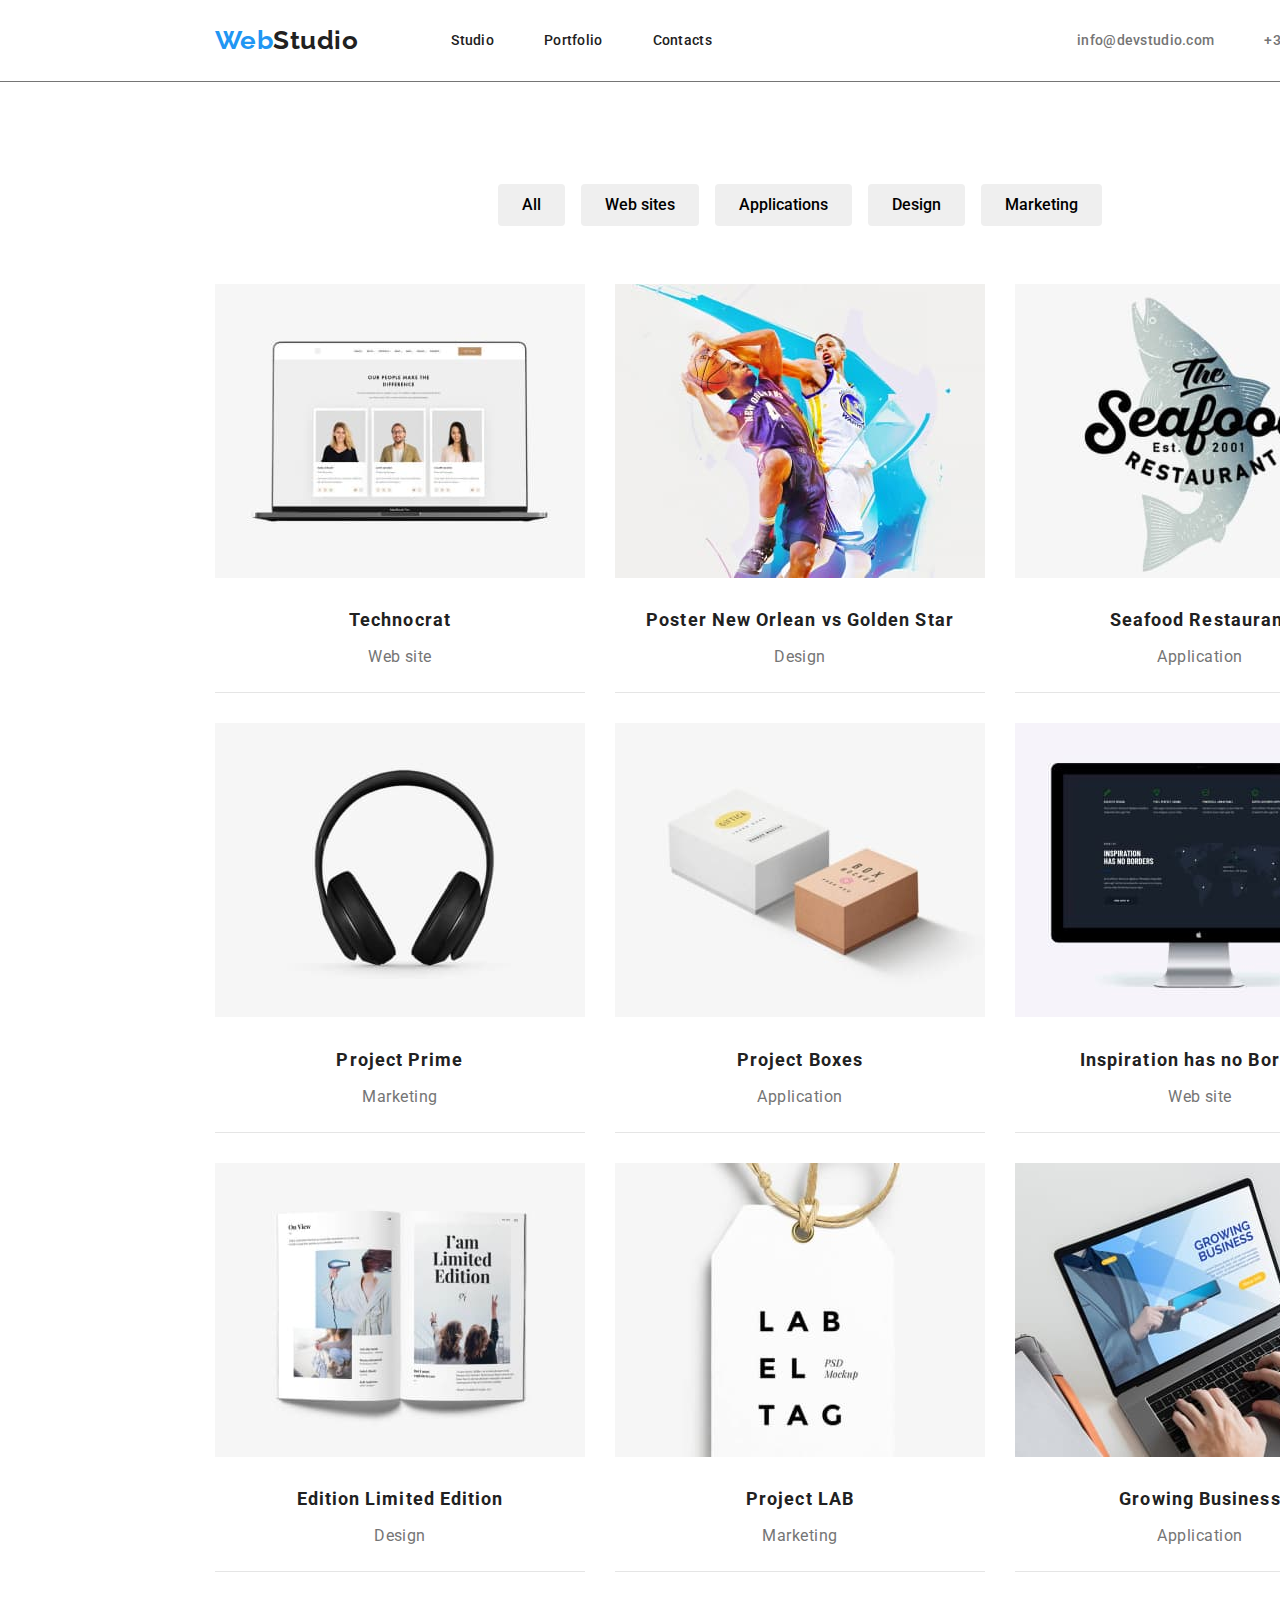
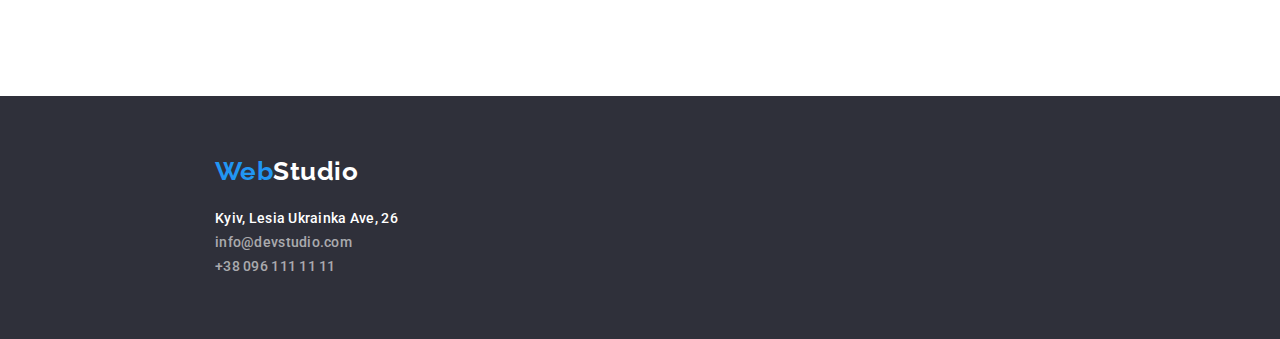
==== portfolio.html @ 97fda6b8 "Add files via upload" ====
<!DOCTYPE html>
<html lang="en">
  <head>
    <meta charset="UTF-8" />
    <meta http-equiv="X-UA-Compatible" content="IE=edge" />
    <meta name="viewport" content="width=device-width, initial-scale=1.0" />
    <title>goIt-markup-hw-02</title>
    <link rel="preconnect" href="https://fonts.googleapis.com" />
    <link rel="preconnect" href="https://fonts.gstatic.com" crossorigin />
    <link
      href="https://fonts.googleapis.com/css2?family=Raleway:wght@700&family=Roboto:wght@400;500;700;900&display=swap"
      rel="stylesheet" type="text/css"/>
    <link
      rel="stylesheet"
      href="https://cdnjs.cloudflare.com/ajax/libs/modern-normalize/1.1.0/modern-normalize.min.css"
      type="text/css"
    />
    <link rel="stylesheet" href="./css/style.css" />
  </head>
  <body>
    <header class="item-header">
      <div class="container wrapper">
        <a class="logo-header list" href="./index.html"
          ><span class="accent-color">Web</span>Studio</a
        >
        <nav class="wrapper">
          <ul class="wrapper-nav list">
            <li>
              <a class="navigation" href="./index.html">Studio</a>
            </li>
            <li>
              <a class="navigation current" href="./portfolio.html"
                >Portfolio</a
              >
            </li>
            <li>
              <a class="navigation" href="">Contacts</a>
            </li>
          </ul>
        </nav>
        <ul class="wrapper-contacts list">
          <li>
            <a class="reference" href="mailto:info@devstudio.com"
              >info@devstudio.com</a
            >
          </li>
          <li>
            <a class="reference" href="tel:+38-096-111-11-11"
              >+38 096 111 11 11</a
            >
          </li>
        </ul>
      </div>
    </header>
    <main>
      <section class="section">
        <div class="container">
          <h1 class="title-examples">Examples of works</h1>
          <div>
            <ul class="examples-works list">
              <li><button class="buttons" type="button">All</button></li>
              <li><button class="buttons" type="button">Web sites</button></li>
              <li>
                <button class="buttons" type="button">Applications</button>
              </li>
              <li><button class="buttons" type="button">Design</button></li>
              <li><button class="buttons" type="button">Marketing</button></li>
            </ul>
          </div>
          <ul class="examples list">
            <li class="card-portfolio">
              <a class="list" href="">
                <img src="./image/img1.jpg" alt="" width="370" />
                <h2 class="examples-title">Technocrat</h2>
                <p class="example-work">Web site</p>
              </a>
            </li>
            <li class="card-portfolio">
              <a class="list" href="">
                <img src="./image/img2.jpg" alt="" width="370" />
                <h2 class="examples-title">Poster New Orlean vs Golden Star</h2>
                <p class="example-work">Design</p>
              </a>
            </li>
            <li class="card-portfolio">
              <a class="list" href="">
                <img src="./image/img3.jpg" alt="" width="370" />
                <h2 class="examples-title">Seafood Restaurant</h2>
                <p class="example-work">Application</p>
              </a>
            </li>
            <li class="card-portfolio">
              <a class="list" href="">
                <img src="./image/img4.jpg" alt="" width="370" />
                <h2 class="examples-title">Project Prime</h2>
                <p class="example-work">Marketing</p>
              </a>
            </li>
            <li class="card-portfolio">
              <a class="list" href="">
                <img src="./image/img5.jpg" alt="" width="370" />
                <h2 class="examples-title">Project Boxes</h2>
                <p class="example-work">Application</p>
              </a>
            </li>
            <li class="card-portfolio">
              <a class="list" href="">
                <img src="./image/img6.jpg" alt="" width="370" />
                <h2 class="examples-title">Inspiration has no Borders</h2>
                <p class="example-work">Web site</p>
              </a>
            </li>
            <li class="card-portfolio">
              <a class="list" href="">
                <img src="./image/img7.jpg" alt="" width="370" />
                <h2 class="examples-title">Edition Limited Edition</h2>
                <p class="example-work">Design</p>
              </a>
            </li>
            <li class="card-portfolio">
              <a class="list" href="">
                <img src="./image/img8.jpg" alt="" width="370" />
                <h2 class="examples-title">Project LAB</h2>
                <p class="example-work">Marketing</p>
              </a>
            </li>
            <li class="card-portfolio">
              <a class="list" href="">
                <img src="./image/img9.jpg" alt="" width="370" />
                <h2 class="examples-title">Growing Business</h2>
                <p class="example-work">Application</p>
              </a>
            </li>
          </ul>
        </div>
      </section>
    </main>
    <footer class="footer">
      <div class="container">
        <a class="logo-footer list" href="./index.html"
          ><span class="accent-color">Web</span>Studio</a
        >
        <address>
          <ul class="footer-contacts list">
            <li>
              <a
                class="reference address"
                href="https://www.google.com/maps/place/%D0%B1%D1%83%D0%BB%D1%8C%D0%B2%D0%B0%D1%80+%D0%9B%D0%B5%D1%81%D1%96+%D0%A3%D0%BA%D1%80%D0%B0%D1%97%D0%BD%D0%BA%D0%B8,+26,+%D0%9A%D0%B8%D1%97%D0%B2,+02000/@50.4265807,30.5361971,17z/data=!3m1!4b1!4m5!3m4!1s0x40d4cf0e033ecbe9:0x57a4dffefec77da0!8m2!3d50.4265807!4d30.5383858"
                target="_blank"
                rel="noopener noreferrer"
                >Kyiv, Lesia Ukrainka Ave, 26</a
              >
            </li>
            <li>
              <a class="reference mail" href="mailto:info@devstudio.com"
                >info@devstudio.com</a
              >
            </li>
            <li>
              <a class="reference phone" href="tel:+38-096-111-11-11"
                >+38 096 111 11 11</a
              >
            </li>
          </ul>
        </address>
      </div>
    </footer>
  </body>
</html>
---- css/style.css ----
h1, h2, h3, h4, h5, h6, p, ul {
   padding: 0;
   margin: 0;
   /* box-sizing: border-box; */
}

:root {
        --primary-text-color: #212121;
        --secondary-text-color: #757575;
        --accent-text-color: #FFFFFF;
        --accent-color: #2196F3;
        --primary-bg-color: #E5E5E5;
        --secondary-bg-color: #F5F4FA;
        --footer-bg-color: #2F303A;
        --footer-text-color: rgba(255, 255, 255, 0.6);

    }

body {
    width: 1600px;
    color: var(--primary-text-color);
    /* background-color: var(--primary-bg-color); */
    font-family: 'Roboto', 'Arial', 'Helvetica', sans-serif;
    letter-spacing: 0.03em;
    
}

.list {
    padding: 0;
    margin: 0;
    list-style-type: none;
    text-decoration: none;
}

.current:active,
.current:visited {
    color: var(--accent-color);

}

.item-header {
    border-bottom: 1px solid var(--secondary-text-color);
    /* width: 1600px; */
    /* background-color: aquamarine; */
    
}

.section {
    padding-top: 94px;
    padding-bottom: 94px;
    /* outline: 2px dashed green; */
}

.container {
    width: 1200px;
    padding-left: 15px;
    padding-right: 15px;
    /* outline: 2px dashed green; */
    margin-left: auto;
    margin-right: auto;
    
}

.wrapper {
    display: flex;
}

/* хедер і навігація */

.wrapper-nav {
    display: flex;
    align-self: center;
}

.wrapper-nav li+li {
    margin-left: 50px;
}

.wrapper-contacts {
    display: flex;
    align-self: center;
    margin-left: auto;
}

.wrapper-contacts li+li {
    margin-left: 50px;
}


.logo-header{
    display: inline-block;
    font-family: 'Raleway';
    font-weight: 700;
    font-size: 26px;
    line-height: 1.19;
    color: var(--primary-text-color);
    padding-top: 25px;
    padding-bottom: 25px;
    margin-right: 93px;
}

.logo-footer{
    display: inline-block;
    font-family: 'Raleway';
    font-weight: 700;
    font-size: 26px;
    line-height: 1.19;
    color: var(--accent-text-color);
    padding-top: 60px;
    padding-bottom: 20px;
    margin-right: 93px;
}

.navigation {
    color: var(--primary-text-color);
    font-weight: 500;
    font-size: 14px;
    line-height: 1.14;
    letter-spacing: 0.02em;
    text-decoration: none;
    padding-top: 32px;
    padding-bottom: 32px;

}

.navigation:hover,
.navigation:focus {
    color: var(--accent-color);

}

.reference {
    color: var(--secondary-text-color);
    font-weight: 500;
    font-size: 14px;
    line-height: 1.14;
    letter-spacing: 0.02em;
    text-decoration: none;
    padding-top: 32px;
    padding-bottom: 32px;
}

.reference:hover,
.reference:focus {
    color: var(--accent-color);

}

.accent-color {
    color: var(--accent-color);
}

/* герой */

.hero{
    background-color: var(--footer-bg-color);
    text-align: center;
    padding-top: 0;
    padding-bottom: 0;
}

.hero-title {
    padding: 200px 0 30px 0;
    margin: 0;
    font-weight: 900;
    font-size: 44px;
    line-height: 1.36;
    letter-spacing: 0.06em;
    text-transform: uppercase;
    color: var(--accent-text-color);
}

.hero-button {
    font-weight: 700;
    font-size: 16px;
    line-height: 1.88;
    letter-spacing: 0.06em;
    font-family: inherit;
    padding: 10px 32px;
    border-radius: 4px;
    border: 2px solid transparent;
    margin-bottom: 200px;
    cursor: pointer;
}

.hero-button:hover,
.hero-button:focus {
    color: var(--accent-text-color);
    background-color: var(--accent-color);
}

/* наші переваги */

.advantages {
    background-color: var(--secondary-bg-color);
}

.advantage {
    width: calc((100% - 90px)/4);
    margin-right: 30px;
}
.advantage:nth-child(4n) {
    margin-right: 0;
}

.title-advantages{
    display: none;
}
.advantages-title {
    font-weight: 700;
    font-size: 14px;
    line-height: 1.14;
    text-transform: uppercase;
    padding-bottom: 10px;
}

.advantages-text{
    color: var(--secondary-text-color);
    font-size: 14px;
    line-height: 1.71;
}

.section-title {
    font-weight: 700;
    font-size: 36px;
    line-height: 1.17;
    text-align: center;
    padding-bottom: 50px;
}

/* чим ми займаємось */

.trade {
    background-color: var(--secondary-bg-color);
    padding-top: 0;
    
}
.study {
    width: calc((100% - 60px)/3);
    margin-right: 30px;
}

.study:nth-child(3n) {
    margin-right: 0;
}
/* наша команда */

.team {
    background-color: var(--primary-bg-color);
}
.team-member {
    font-weight: 500;
    font-size: 16px;
    line-height: 1.19;
    padding-top: 30px;
    padding-bottom: 10px;
}

.team-position {
    font-weight: 400;
    font-size: 16px;
    line-height: 1.19;
    color: var(--secondary-text-color);
    padding-bottom: 30px;
}

 .card {
    width: calc((100% - 90px)/4);
    margin-right: 30px;
    background-color: var(--secondary-bg-color);
    text-align: center;
    box-shadow: 0px 1px 3px rgba(0, 0, 0, 0.12), 0px 1px 1px rgba(0, 0, 0, 0.14), 0px 2px 1px rgba(0, 0, 0, 0.2);
    border-radius: 0px 0px 4px 4px;
}

.card:nth-child(4n) {
    margin-right: 0;
}
/* портфоліо */

.title-examples {
    display: none;
}

.examples {
    display: flex;
    flex-wrap: wrap;
}

.examples-works {
    display: flex;
    justify-content: center;
    padding-bottom: 50px;
    
}
.buttons {
    font-weight: 500;
    font-size: 16px;
    line-height: 1.63;
    cursor: pointer;
    font-family: inherit;
    border: 2px solid transparent;
    border-radius: 4px;
    padding: 6px 22px;
    margin: 8px;
}

.buttons:hover, .buttons:focus {
    color: var(--accent-text-color);
    background-color: var(--accent-color);
}



.examples-title {
    color: var(--primary-text-color);
    font-weight: 700;
    font-size: 18px;
    line-height: 2;
    letter-spacing: 0.06em;
    padding-top: 20px;
    padding-bottom: 4px;
    
}
.example-work {
    color: var(--secondary-text-color);
    font-size: 16px;
    line-height: 1.88;
    padding-bottom: 20px;
    
}

.card-portfolio {
    text-align: center;
    width: calc((100% - 60px)/3);
    margin-right: 30px;
    border-bottom: 1px solid var(--primary-bg-color);
    margin-bottom: 30px;
}

.card-portfolio:nth-child(3n) {
    margin-right: 0;
}

/* футер */

.footer {
    width: 1600px;
    background-color: var(--footer-bg-color);
}

.footer-contacts {
    padding-bottom: 60px;
}

.footer-contacts .reference {
    padding-top: 9px;
    padding-bottom: 9px;
}
.address {
    color: var(--accent-text-color);
    font-size: 14px;
    line-height: 1.71;
    font-style: normal;
}

.mail, .phone {
    color: var(--footer-text-color);
    font-size: 14px;
    line-height: 1.71;
    font-style: normal;
    
}


.mail:hover, 
.mail:focus,
.phone:hover, 
.phone:focus,
.address:hover,
.address:focus {
     color: var(--accent-color);

 }
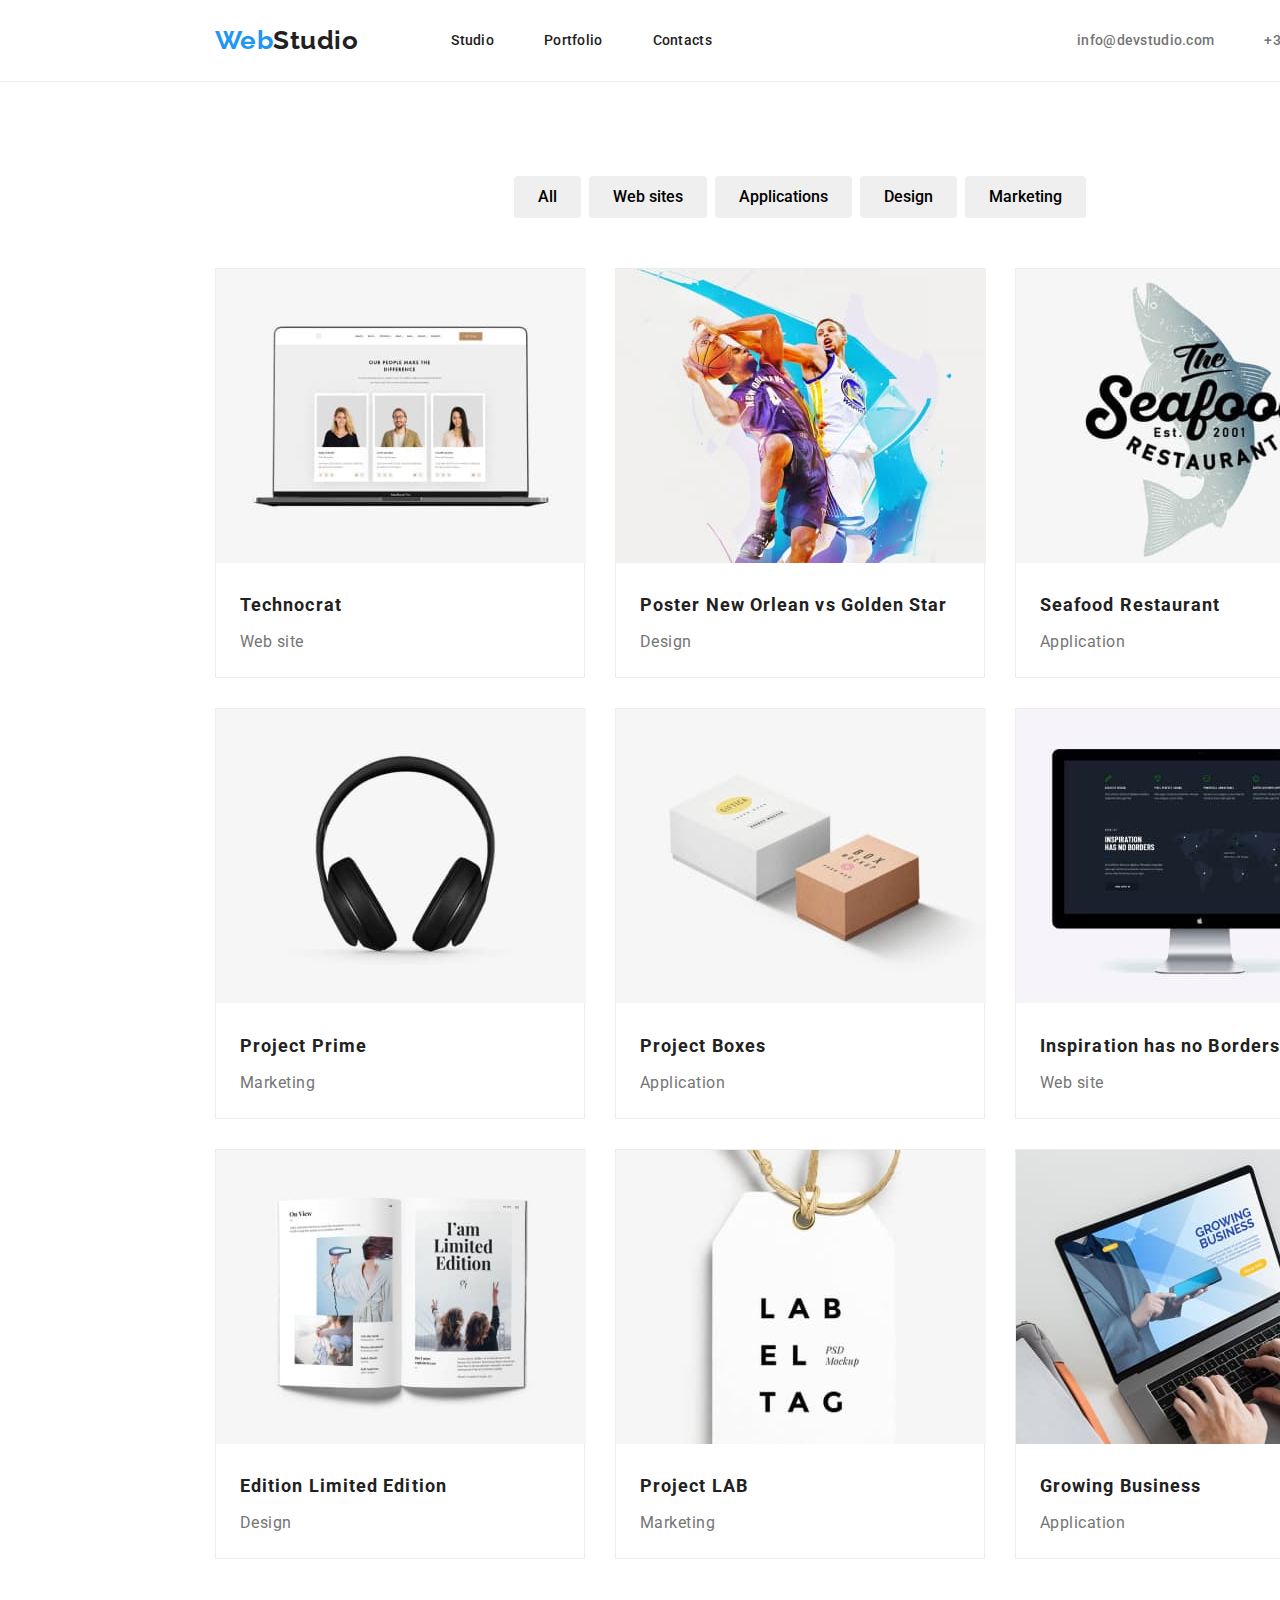
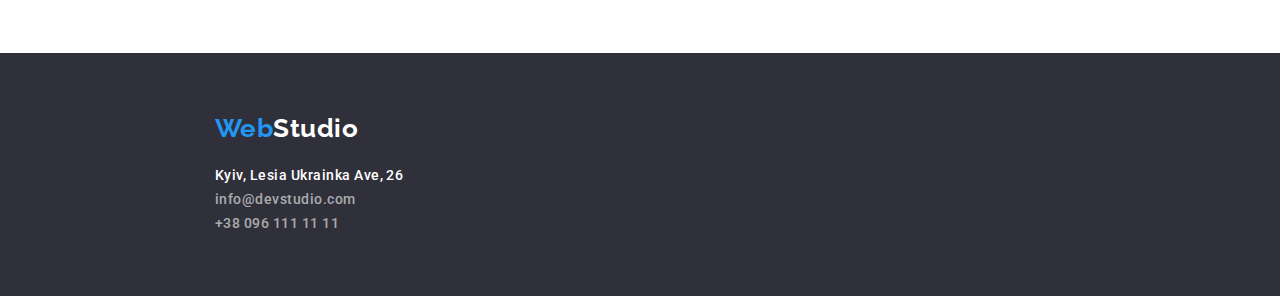
==== commit d8158d56: "correction of comments" ====
--- a/portfolio.html
+++ b/portfolio.html
@@ -9,7 +9,9 @@
     <link rel="preconnect" href="https://fonts.gstatic.com" crossorigin />
     <link
       href="https://fonts.googleapis.com/css2?family=Raleway:wght@700&family=Roboto:wght@400;500;700;900&display=swap"
-      rel="stylesheet" type="text/css"/>
+      rel="stylesheet"
+      type="text/css"
+    />
     <link
       rel="stylesheet"
       href="https://cdnjs.cloudflare.com/ajax/libs/modern-normalize/1.1.0/modern-normalize.min.css"
@@ -71,64 +73,84 @@
             <li class="card-portfolio">
               <a class="list" href="">
                 <img src="./image/img1.jpg" alt="" width="370" />
-                <h2 class="examples-title">Technocrat</h2>
-                <p class="example-work">Web site</p>
+                <div>
+                  <h2 class="examples-title">Technocrat</h2>
+                  <p class="example-work">Web site</p>
+                </div>
               </a>
             </li>
             <li class="card-portfolio">
               <a class="list" href="">
                 <img src="./image/img2.jpg" alt="" width="370" />
-                <h2 class="examples-title">Poster New Orlean vs Golden Star</h2>
-                <p class="example-work">Design</p>
+                <div>
+                  <h2 class="examples-title">
+                    Poster New Orlean vs Golden Star
+                  </h2>
+                  <p class="example-work">Design</p>
+                </div>
               </a>
             </li>
             <li class="card-portfolio">
               <a class="list" href="">
                 <img src="./image/img3.jpg" alt="" width="370" />
-                <h2 class="examples-title">Seafood Restaurant</h2>
-                <p class="example-work">Application</p>
+                <div>
+                  <h2 class="examples-title">Seafood Restaurant</h2>
+                  <p class="example-work">Application</p>
+                </div>
               </a>
             </li>
             <li class="card-portfolio">
               <a class="list" href="">
                 <img src="./image/img4.jpg" alt="" width="370" />
-                <h2 class="examples-title">Project Prime</h2>
-                <p class="example-work">Marketing</p>
+                <div>
+                  <h2 class="examples-title">Project Prime</h2>
+                  <p class="example-work">Marketing</p>
+                </div>
               </a>
             </li>
             <li class="card-portfolio">
               <a class="list" href="">
                 <img src="./image/img5.jpg" alt="" width="370" />
-                <h2 class="examples-title">Project Boxes</h2>
-                <p class="example-work">Application</p>
+                <div>
+                  <h2 class="examples-title">Project Boxes</h2>
+                  <p class="example-work">Application</p>
+                </div>
               </a>
             </li>
             <li class="card-portfolio">
               <a class="list" href="">
                 <img src="./image/img6.jpg" alt="" width="370" />
-                <h2 class="examples-title">Inspiration has no Borders</h2>
-                <p class="example-work">Web site</p>
+                <div>
+                  <h2 class="examples-title">Inspiration has no Borders</h2>
+                  <p class="example-work">Web site</p>
+                </div>
               </a>
             </li>
             <li class="card-portfolio">
               <a class="list" href="">
                 <img src="./image/img7.jpg" alt="" width="370" />
-                <h2 class="examples-title">Edition Limited Edition</h2>
-                <p class="example-work">Design</p>
+                <div>
+                  <h2 class="examples-title">Edition Limited Edition</h2>
+                  <p class="example-work">Design</p>
+                </div>
               </a>
             </li>
             <li class="card-portfolio">
               <a class="list" href="">
                 <img src="./image/img8.jpg" alt="" width="370" />
-                <h2 class="examples-title">Project LAB</h2>
-                <p class="example-work">Marketing</p>
+                <div>
+                  <h2 class="examples-title">Project LAB</h2>
+                  <p class="example-work">Marketing</p>
+                </div>
               </a>
             </li>
             <li class="card-portfolio">
               <a class="list" href="">
                 <img src="./image/img9.jpg" alt="" width="370" />
-                <h2 class="examples-title">Growing Business</h2>
-                <p class="example-work">Application</p>
+                <div>
+                  <h2 class="examples-title">Growing Business</h2>
+                  <p class="example-work">Application</p>
+                </div>
               </a>
             </li>
           </ul>
@@ -144,7 +166,7 @@
           <ul class="footer-contacts list">
             <li>
               <a
-                class="reference address"
+                class="address"
                 href="https://www.google.com/maps/place/%D0%B1%D1%83%D0%BB%D1%8C%D0%B2%D0%B0%D1%80+%D0%9B%D0%B5%D1%81%D1%96+%D0%A3%D0%BA%D1%80%D0%B0%D1%97%D0%BD%D0%BA%D0%B8,+26,+%D0%9A%D0%B8%D1%97%D0%B2,+02000/@50.4265807,30.5361971,17z/data=!3m1!4b1!4m5!3m4!1s0x40d4cf0e033ecbe9:0x57a4dffefec77da0!8m2!3d50.4265807!4d30.5383858"
                 target="_blank"
                 rel="noopener noreferrer"
@@ -152,12 +174,12 @@
               >
             </li>
             <li>
-              <a class="reference mail" href="mailto:info@devstudio.com"
+              <a class="mail" href="mailto:info@devstudio.com"
                 >info@devstudio.com</a
               >
             </li>
             <li>
-              <a class="reference phone" href="tel:+38-096-111-11-11"
+              <a class="phone" href="tel:+38-096-111-11-11"
                 >+38 096 111 11 11</a
               >
             </li>
--- a/css/style.css
+++ b/css/style.css
@@ -1,384 +1,380 @@
-h1, h2, h3, h4, h5, h6, p, ul {
-   padding: 0;
-   margin: 0;
-   /* box-sizing: border-box; */
+h1,
+h2,
+h3,
+h4,
+h5,
+h6,
+p,
+ul {
+  padding: 0;
+  margin: 0;
+  /* box-sizing: border-box; */
 }
 
 :root {
-        --primary-text-color: #212121;
-        --secondary-text-color: #757575;
-        --accent-text-color: #FFFFFF;
-        --accent-color: #2196F3;
-        --primary-bg-color: #E5E5E5;
-        --secondary-bg-color: #F5F4FA;
-        --footer-bg-color: #2F303A;
-        --footer-text-color: rgba(255, 255, 255, 0.6);
-
-    }
+  --primary-text-color: #212121;
+  --secondary-text-color: #757575;
+  --accent-text-color: #ffffff;
+  --accent-color: #2196f3;
+  --primary-bg-color: #e5e5e5;
+  --secondary-bg-color: #f5f4fa;
+  --footer-bg-color: #2f303a;
+  --footer-text-color: rgba(255, 255, 255, 0.6);
+  --border-color: #ececec;
+}
 
 body {
-    width: 1600px;
-    color: var(--primary-text-color);
-    /* background-color: var(--primary-bg-color); */
-    font-family: 'Roboto', 'Arial', 'Helvetica', sans-serif;
-    letter-spacing: 0.03em;
-    
+  color: var(--primary-text-color);
+  font-family: 'Roboto', 'Arial', 'Helvetica', sans-serif;
+  letter-spacing: 0.03em;
 }
 
 .list {
-    padding: 0;
-    margin: 0;
-    list-style-type: none;
-    text-decoration: none;
+  padding: 0;
+  margin: 0;
+  list-style-type: none;
+  text-decoration: none;
 }
 
 .current:active,
 .current:visited {
-    color: var(--accent-color);
-
+  color: var(--accent-color);
 }
 
 .item-header {
-    border-bottom: 1px solid var(--secondary-text-color);
-    /* width: 1600px; */
-    /* background-color: aquamarine; */
-    
+  border-bottom: 1px solid var(--border-color);
+  padding-left: 215px;
+  padding-right: 215px;
 }
 
 .section {
-    padding-top: 94px;
-    padding-bottom: 94px;
-    /* outline: 2px dashed green; */
+  padding-top: 94px;
+  padding-bottom: 94px;
+  padding-left: 215px;
+  padding-right: 215px;
 }
 
 .container {
-    width: 1200px;
-    padding-left: 15px;
-    padding-right: 15px;
-    /* outline: 2px dashed green; */
-    margin-left: auto;
-    margin-right: auto;
-    
+  min-width: 1170px;
 }
 
 .wrapper {
-    display: flex;
+  display: flex;
 }
 
 /* хедер і навігація */
 
 .wrapper-nav {
-    display: flex;
-    align-self: center;
-}
-
-.wrapper-nav li+li {
-    margin-left: 50px;
+  display: flex;
+  align-self: center;
+}
+
+.wrapper-nav li + li {
+  margin-left: 50px;
 }
 
 .wrapper-contacts {
-    display: flex;
-    align-self: center;
-    margin-left: auto;
-}
-
-.wrapper-contacts li+li {
-    margin-left: 50px;
-}
-
-
-.logo-header{
-    display: inline-block;
-    font-family: 'Raleway';
-    font-weight: 700;
-    font-size: 26px;
-    line-height: 1.19;
-    color: var(--primary-text-color);
-    padding-top: 25px;
-    padding-bottom: 25px;
-    margin-right: 93px;
-}
-
-.logo-footer{
-    display: inline-block;
-    font-family: 'Raleway';
-    font-weight: 700;
-    font-size: 26px;
-    line-height: 1.19;
-    color: var(--accent-text-color);
-    padding-top: 60px;
-    padding-bottom: 20px;
-    margin-right: 93px;
+  display: flex;
+  align-self: center;
+  margin-left: auto;
+}
+
+.wrapper-contacts li + li {
+  margin-left: 50px;
+}
+
+.logo-header {
+  display: inline-block;
+  font-family: 'Raleway';
+  font-weight: 700;
+  font-size: 26px;
+  line-height: 1.19;
+  color: var(--primary-text-color);
+  padding-top: 25px;
+  padding-bottom: 25px;
+  margin-right: 93px;
 }
 
 .navigation {
-    color: var(--primary-text-color);
-    font-weight: 500;
-    font-size: 14px;
-    line-height: 1.14;
-    letter-spacing: 0.02em;
-    text-decoration: none;
-    padding-top: 32px;
-    padding-bottom: 32px;
-
+  color: var(--primary-text-color);
+  font-weight: 500;
+  font-size: 14px;
+  line-height: 1.14;
+  letter-spacing: 0.02em;
+  text-decoration: none;
+  padding-top: 32px;
+  padding-bottom: 32px;
 }
 
 .navigation:hover,
 .navigation:focus {
-    color: var(--accent-color);
-
+  color: var(--accent-color);
 }
 
 .reference {
-    color: var(--secondary-text-color);
-    font-weight: 500;
-    font-size: 14px;
-    line-height: 1.14;
-    letter-spacing: 0.02em;
-    text-decoration: none;
-    padding-top: 32px;
-    padding-bottom: 32px;
+  color: var(--secondary-text-color);
+  font-weight: 500;
+  font-size: 14px;
+  line-height: 1.14;
+  letter-spacing: 0.02em;
+  text-decoration: none;
+  padding-top: 32px;
+  padding-bottom: 32px;
 }
 
 .reference:hover,
 .reference:focus {
-    color: var(--accent-color);
-
+  color: var(--accent-color);
 }
 
 .accent-color {
-    color: var(--accent-color);
+  color: var(--accent-color);
 }
 
 /* герой */
 
-.hero{
-    background-color: var(--footer-bg-color);
-    text-align: center;
-    padding-top: 0;
-    padding-bottom: 0;
+.hero {
+  background-color: var(--footer-bg-color);
+  text-align: center;
+  padding-top: 200px;
+  padding-bottom: 200px;
 }
 
 .hero-title {
-    padding: 200px 0 30px 0;
-    margin: 0;
-    font-weight: 900;
-    font-size: 44px;
-    line-height: 1.36;
-    letter-spacing: 0.06em;
-    text-transform: uppercase;
-    color: var(--accent-text-color);
+  margin-bottom: 30px;
+  font-weight: 900;
+  font-size: 44px;
+  line-height: 1.36;
+  letter-spacing: 0.06em;
+  text-transform: uppercase;
+  color: var(--accent-text-color);
 }
 
 .hero-button {
-    font-weight: 700;
-    font-size: 16px;
-    line-height: 1.88;
-    letter-spacing: 0.06em;
-    font-family: inherit;
-    padding: 10px 32px;
-    border-radius: 4px;
-    border: 2px solid transparent;
-    margin-bottom: 200px;
-    cursor: pointer;
-}
-
-.hero-button:hover,
-.hero-button:focus {
-    color: var(--accent-text-color);
-    background-color: var(--accent-color);
+  font-weight: 700;
+  font-size: 16px;
+  line-height: 1.88;
+  letter-spacing: 0.06em;
+  font-family: inherit;
+  padding: 10px 32px;
+  border-radius: 4px;
+  border: 2px solid transparent;
+  cursor: pointer;
+  color: var(--accent-text-color);
+  background-color: var(--accent-color);
 }
 
 /* наші переваги */
 
-.advantages {
-    background-color: var(--secondary-bg-color);
-}
-
 .advantage {
-    width: calc((100% - 90px)/4);
-    margin-right: 30px;
-}
+  width: calc((100% - 90px) / 4);
+  margin-right: 30px;
+}
+
 .advantage:nth-child(4n) {
-    margin-right: 0;
-}
-
-.title-advantages{
-    display: none;
+  margin-right: 0;
+}
+
+.title-advantages {
+  display: none;
 }
 .advantages-title {
-    font-weight: 700;
-    font-size: 14px;
-    line-height: 1.14;
-    text-transform: uppercase;
-    padding-bottom: 10px;
-}
-
-.advantages-text{
-    color: var(--secondary-text-color);
-    font-size: 14px;
-    line-height: 1.71;
+  font-weight: 700;
+  font-size: 14px;
+  line-height: 1.14;
+  text-transform: uppercase;
+  margin-bottom: 10px;
+}
+
+.advantages-text {
+  color: var(--secondary-text-color);
+  font-size: 14px;
+  line-height: 1.71;
 }
 
 .section-title {
-    font-weight: 700;
-    font-size: 36px;
-    line-height: 1.17;
-    text-align: center;
-    padding-bottom: 50px;
+  font-weight: 700;
+  font-size: 36px;
+  line-height: 1.17;
+  text-align: center;
+  margin-bottom: 50px;
 }
 
 /* чим ми займаємось */
 
 .trade {
-    background-color: var(--secondary-bg-color);
-    padding-top: 0;
-    
-}
+  padding-top: 0;
+}
+
 .study {
-    width: calc((100% - 60px)/3);
-    margin-right: 30px;
+  width: calc((100% - 60px) / 3);
+  margin-right: 30px;
 }
 
 .study:nth-child(3n) {
-    margin-right: 0;
+  margin-right: 0;
 }
 /* наша команда */
 
 .team {
-    background-color: var(--primary-bg-color);
+  background-color: var(--secondary-bg-color);
 }
 .team-member {
-    font-weight: 500;
-    font-size: 16px;
-    line-height: 1.19;
-    padding-top: 30px;
-    padding-bottom: 10px;
+  font-weight: 500;
+  font-size: 16px;
+  line-height: 1.19;
+  padding-bottom: 10px;
 }
 
 .team-position {
-    font-weight: 400;
-    font-size: 16px;
-    line-height: 1.19;
-    color: var(--secondary-text-color);
-    padding-bottom: 30px;
-}
-
- .card {
-    width: calc((100% - 90px)/4);
-    margin-right: 30px;
-    background-color: var(--secondary-bg-color);
-    text-align: center;
-    box-shadow: 0px 1px 3px rgba(0, 0, 0, 0.12), 0px 1px 1px rgba(0, 0, 0, 0.14), 0px 2px 1px rgba(0, 0, 0, 0.2);
-    border-radius: 0px 0px 4px 4px;
+  font-weight: 400;
+  font-size: 16px;
+  line-height: 1.19;
+  color: var(--secondary-text-color);
+}
+
+.card div {
+  padding-top: 30px;
+  padding-bottom: 30px;
+}
+.card {
+  width: calc((100% - 90px) / 4);
+  margin-right: 30px;
+  background-color: var(--secondary-bg-color);
+  text-align: center;
+  box-shadow: 0px 1px 3px rgba(0, 0, 0, 0.12), 0px 1px 1px rgba(0, 0, 0, 0.14),
+    0px 2px 1px rgba(0, 0, 0, 0.2);
+  border-radius: 0px 0px 4px 4px;
 }
 
 .card:nth-child(4n) {
-    margin-right: 0;
-}
+  margin-right: 0;
+}
+
 /* портфоліо */
 
 .title-examples {
-    display: none;
+  display: none;
+}
+
+.examples-works {
+  display: flex;
+  justify-content: center;
+  margin-bottom: 50px;
+}
+
+.examples-works li + li {
+  margin-left: 8px;
 }
 
 .examples {
-    display: flex;
-    flex-wrap: wrap;
-}
-
-.examples-works {
-    display: flex;
-    justify-content: center;
-    padding-bottom: 50px;
-    
-}
+  display: flex;
+  flex-wrap: wrap;
+  margin-bottom: -30px;
+}
+
 .buttons {
-    font-weight: 500;
-    font-size: 16px;
-    line-height: 1.63;
-    cursor: pointer;
-    font-family: inherit;
-    border: 2px solid transparent;
-    border-radius: 4px;
-    padding: 6px 22px;
-    margin: 8px;
-}
-
-.buttons:hover, .buttons:focus {
-    color: var(--accent-text-color);
-    background-color: var(--accent-color);
-}
-
-
+  font-weight: 500;
+  font-size: 16px;
+  line-height: 1.63;
+  cursor: pointer;
+  font-family: inherit;
+  border: 2px solid transparent;
+  border-radius: 4px;
+  padding: 6px 22px;
+}
+
+.buttons:hover,
+.buttons:focus {
+  color: var(--accent-text-color);
+  background-color: var(--accent-color);
+}
 
 .examples-title {
-    color: var(--primary-text-color);
-    font-weight: 700;
-    font-size: 18px;
-    line-height: 2;
-    letter-spacing: 0.06em;
-    padding-top: 20px;
-    padding-bottom: 4px;
-    
+  color: var(--primary-text-color);
+  font-weight: 700;
+  font-size: 18px;
+  line-height: 2;
+  letter-spacing: 0.06em;
+  padding-bottom: 4px;
 }
 .example-work {
-    color: var(--secondary-text-color);
-    font-size: 16px;
-    line-height: 1.88;
-    padding-bottom: 20px;
-    
+  color: var(--secondary-text-color);
+  font-size: 16px;
+  line-height: 1.88;
 }
 
 .card-portfolio {
-    text-align: center;
-    width: calc((100% - 60px)/3);
-    margin-right: 30px;
-    border-bottom: 1px solid var(--primary-bg-color);
-    margin-bottom: 30px;
+  text-align: center;
+  width: calc((100% - 60px) / 3);
+  margin-right: 30px;
+  border: 1px solid var(--border-color);
+  margin-bottom: 30px;
+}
+
+/* .card-portfolio:nth-child(n + 3) {
+  margin-bottom: 0;
+} */
+
+.card-portfolio div {
+  text-align: left;
+  padding: 20px 24px;
 }
 
 .card-portfolio:nth-child(3n) {
-    margin-right: 0;
+  margin-right: 0;
 }
 
 /* футер */
 
 .footer {
-    width: 1600px;
-    background-color: var(--footer-bg-color);
-}
-
-.footer-contacts {
-    padding-bottom: 60px;
+  background-color: var(--footer-bg-color);
+  padding-bottom: 60px;
+  padding-top: 60px;
+  padding-left: 215px;
+  padding-right: 215px;
+}
+
+.logo-footer {
+  display: inline-block;
+  font-family: 'Raleway';
+  font-weight: 700;
+  font-size: 26px;
+  line-height: 1.19;
+  color: var(--accent-text-color);
+  padding-bottom: 20px;
+  margin-right: 93px;
 }
 
 .footer-contacts .reference {
-    padding-top: 9px;
-    padding-bottom: 9px;
-}
-.address {
-    color: var(--accent-text-color);
-    font-size: 14px;
-    line-height: 1.71;
-    font-style: normal;
-}
-
-.mail, .phone {
-    color: var(--footer-text-color);
-    font-size: 14px;
-    line-height: 1.71;
-    font-style: normal;
-    
-}
-
-
-.mail:hover, 
+  margin-top: 9px;
+  margin-bottom: 9px;
+}
+.address,
+.mail,
+.phone {
+  color: var(--accent-text-color);
+  font-weight: 500;
+  font-size: 14px;
+  line-height: 1.71;
+  font-style: normal;
+  text-decoration: none;
+}
+
+.mail,
+.phone {
+  color: var(--footer-text-color);
+}
+
+.mail {
+  margin: 9px 0;
+}
+
+.address:hover,
+.mail:hover,
+.phone:hover,
+.address:focus,
 .mail:focus,
-.phone:hover, 
-.phone:focus,
-.address:hover,
-.address:focus {
-     color: var(--accent-color);
-
- }        +.phone:focus {
+  color: var(--accent-color);
+}
